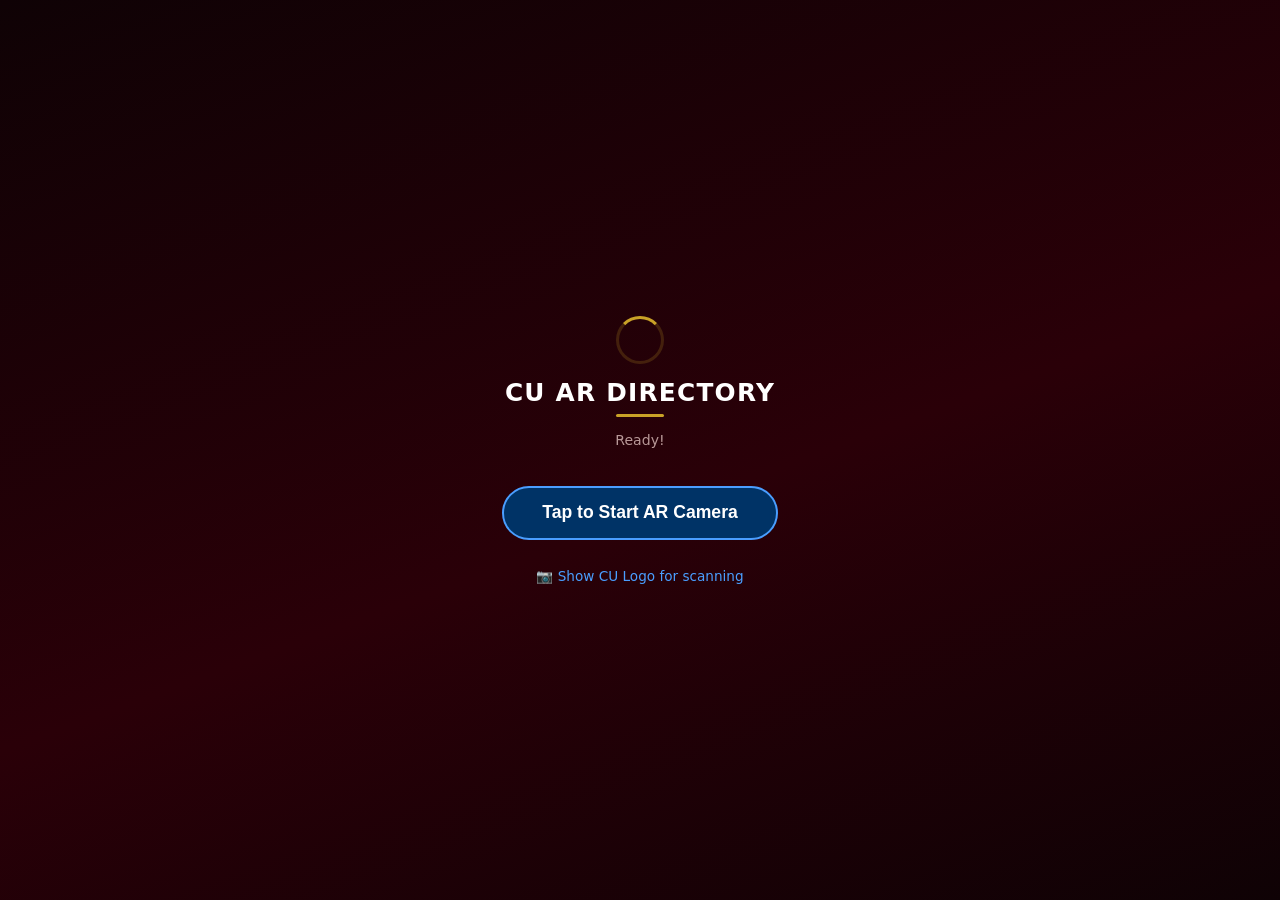
==== department.html @ 6912a51e "CU AR Department Directory: static site with 3D department mascots Co-Authored-By: Claude Opus 5.5 <" ====
<!DOCTYPE html>
<html lang="en">
<head>
<meta charset="UTF-8">
<meta name="viewport" content="width=device-width, initial-scale=1.0">
<title>Department — CU AR Directory</title>
<link rel="stylesheet" href="css/style.css">
</head>
<body class="dept-page">
<div class="dept-container">
  <button class="back-btn" onclick="history.length > 1 ? history.back() : (location.href = 'index.html')">&#8592; Back to Departments</button>
  <div class="dept-header">
    <img src="" alt="" class="dept-logo" id="dept-logo">
    <div class="dept-title">
      <span class="dept-code" id="dept-code"></span>
      <h1 id="dept-name">Loading...</h1>
    </div>
  </div>
  <div class="dept-card">
    <h2 class="card-label">About the Department</h2>
    <p id="dept-desc"></p>
  </div>
  <div class="dept-card">
    <h2 class="card-label">Programs Offered</h2>
    <ul class="programs-list" id="dept-programs"></ul>
  </div>
  <div class="dept-card">
    <h2 class="card-label" id="mascot-label">Department Mascot</h2>
    <div id="mascot-viewer">
      <div class="viewer-loading"><div class="spinner"></div><p>Loading 3D model...</p></div>
    </div>
    <p class="viewer-hint">Drag to rotate &nbsp;·&nbsp; Scroll or pinch to zoom</p>
  </div>
</div>
<script>
(async function () {
  var id = parseInt(new URLSearchParams(location.search).get('id'), 10);
  var depts;
  try {
    depts = await (await fetch('data/departments.json', { cache: 'no-cache' })).json();
  } catch (e) {
    document.getElementById('dept-name').textContent = 'Could not load department data.';
    return;
  }
  var dept = depts.find(function (d) { return d.id === id; });
  if (!dept) { location.replace('index.html'); return; }

  document.title = dept.name + ' — CU AR Directory';
  var logo = document.getElementById('dept-logo');
  logo.src = dept.logo_path;
  logo.alt = dept.code + ' Logo';
  document.getElementById('dept-code').textContent = dept.code;
  document.getElementById('dept-name').textContent = dept.name;
  document.getElementById('dept-desc').textContent = dept.description;
  var ul = document.getElementById('dept-programs');
  dept.programs.forEach(function (p) {
    var li = document.createElement('li');
    li.textContent = p;
    ul.appendChild(li);
  });
  document.getElementById('mascot-label').textContent = 'Department Mascot: ' + dept.mascot_name;

  var viewer = document.getElementById('mascot-viewer');
  viewer.dataset.mascot = dept.mascot_name;
  viewer.dataset.type = dept.mascot_type || '';

  function load(src) {
    return new Promise(function (ok, fail) {
      var s = document.createElement('script');
      s.src = src; s.onload = ok; s.onerror = fail;
      document.body.appendChild(s);
    });
  }
  try {
    await load('assets/three.min.js');
    await load('js/mascot-viewer.js');
  } catch (e) {
    viewer.innerHTML = '<div class="viewer-loading"><p style="color:#b89898">3D viewer unavailable</p></div>';
  }
})();
</script>
</body>
</html>
---- css/style.css ----
/* ── Reset & Base ──────────────────────────────────────────────────────────── */
*, *::before, *::after { margin: 0; padding: 0; box-sizing: border-box; }

:root {
    --maroon:      #7a0019;
    --maroon-dark: #4a0010;
    --maroon-deep: #0f0205;
    --gold:        #c9a227;
    --gold-light:  #e2b93b;
    --gold-dim:    rgba(201, 162, 39, 0.15);
    --white:       #ffffff;
    --text-main:   #f5eaea;
    --text-muted:  #b89898;
    --card-bg:     rgba(255, 255, 255, 0.04);
    --card-border: rgba(201, 162, 39, 0.22);
    --shadow:      0 4px 24px rgba(0, 0, 0, 0.4);
}

body {
    font-family: 'Segoe UI', system-ui, -apple-system, sans-serif;
    background: var(--maroon-deep);
    color: var(--text-main);
    -webkit-font-smoothing: antialiased;
}

/* ── Spinner ─────────────────────────────────────────────────────────────── */
.spinner {
    width: 48px;
    height: 48px;
    border: 3px solid rgba(201, 162, 39, 0.2);
    border-top-color: var(--gold);
    border-radius: 50%;
    animation: spin 0.85s linear infinite;
    flex-shrink: 0;
}
@keyframes spin { to { transform: rotate(360deg); } }

/* ══════════════════════════════════════════════════════════════════
   AR PAGE
══════════════════════════════════════════════════════════════════ */
#ar-container {
    position: fixed;
    inset: 0;
    width: 100%;
    height: 100%;
    overflow: hidden;
}

/* Loading overlay */
#loading-overlay {
    position: fixed;
    inset: 0;
    background: linear-gradient(160deg, #0f0205 0%, #2a0008 55%, #0f0205 100%);
    display: flex;
    flex-direction: column;
    align-items: center;
    justify-content: center;
    gap: 0.9rem;
    z-index: 200;
    transition: opacity 0.4s;
}
#loading-overlay.hidden { display: none; }

.loading-title {
    font-size: 1.55rem;
    font-weight: 800;
    color: var(--white);
    letter-spacing: 0.05em;
    text-transform: uppercase;
}
.loading-title::after {
    content: '';
    display: block;
    width: 48px;
    height: 3px;
    background: var(--gold);
    border-radius: 2px;
    margin: 0.45rem auto 0;
}

.loading-sub {
    font-size: 0.88rem;
    color: var(--text-muted);
}

.error-msg {
    font-size: 0.95rem;
    color: #ff9090;
    text-align: center;
    line-height: 1.7;
    padding: 1rem 1.5rem;
    background: rgba(255, 60, 60, 0.07);
    border: 1px solid rgba(255, 60, 60, 0.2);
    border-radius: 0.75rem;
    max-width: 320px;
}

/* Scan hint */
#scan-hint {
    position: fixed;
    bottom: 2rem;
    left: 50%;
    transform: translateX(-50%);
    background: rgba(10, 0, 3, 0.8);
    backdrop-filter: blur(10px);
    -webkit-backdrop-filter: blur(10px);
    border: 1px solid rgba(201, 162, 39, 0.4);
    color: var(--text-main);
    padding: 0.65rem 1.5rem;
    border-radius: 2rem;
    font-size: 0.88rem;
    text-align: center;
    z-index: 100;
    white-space: nowrap;
}
#scan-hint strong { color: var(--gold-light); }
#scan-hint.hidden { display: none; }

/* ══════════════════════════════════════════════════════════════════
   DEPARTMENT PAGE
══════════════════════════════════════════════════════════════════ */
body.dept-page {
    overflow-y: auto;
    min-height: 100vh;
    background: linear-gradient(160deg, #0f0205 0%, #200008 50%, #0f0205 100%);
}

.dept-container {
    max-width: 760px;
    margin: 0 auto;
    padding: 1.5rem 1.25rem 3.5rem;
}

/* Back button */
.back-btn {
    display: inline-flex;
    align-items: center;
    gap: 0.45rem;
    background: rgba(255,255,255,0.04);
    color: var(--text-muted);
    border: 1px solid rgba(255,255,255,0.1);
    padding: 0.5rem 1.2rem;
    border-radius: 2rem;
    cursor: pointer;
    font-size: 0.85rem;
    font-family: inherit;
    margin-bottom: 1.5rem;
    transition: color 0.2s, border-color 0.2s, background 0.2s;
}
.back-btn:hover {
    color: var(--gold-light);
    border-color: rgba(201, 162, 39, 0.4);
    background: rgba(201, 162, 39, 0.07);
}
.back-btn:active { transform: scale(0.97); }

/* Department header */
.dept-header {
    display: flex;
    align-items: center;
    gap: 1.5rem;
    padding: 1.5rem;
    background: linear-gradient(135deg, rgba(122, 0, 25, 0.35), rgba(74, 0, 16, 0.2));
    border: 1px solid var(--card-border);
    border-radius: 1.1rem;
    margin-bottom: 1rem;
    box-shadow: var(--shadow);
    position: relative;
    overflow: hidden;
}
.dept-header::before {
    content: '';
    position: absolute;
    left: 0; top: 0; bottom: 0;
    width: 4px;
    background: linear-gradient(to bottom, var(--gold), var(--gold-light));
}

.dept-logo {
    width: 88px;
    height: 88px;
    object-fit: contain;
    flex-shrink: 0;
    border-radius: 0.6rem;
    background: rgba(255,255,255,0.06);
    padding: 6px;
}

.dept-code {
    display: inline-block;
    background: var(--gold-dim);
    color: var(--gold-light);
    border: 1px solid rgba(201, 162, 39, 0.35);
    padding: 0.18rem 0.7rem;
    border-radius: 0.3rem;
    font-size: 0.75rem;
    font-weight: 700;
    letter-spacing: 0.1em;
    text-transform: uppercase;
    margin-bottom: 0.5rem;
}

.dept-title h1 {
    font-size: 1.15rem;
    font-weight: 700;
    line-height: 1.4;
    color: var(--white);
}

/* Cards */
.dept-card {
    background: rgba(122, 0, 25, 0.12);
    border: 1px solid var(--card-border);
    border-radius: 1.1rem;
    padding: 1.4rem 1.5rem;
    margin-bottom: 1rem;
    box-shadow: var(--shadow);
}

.card-label {
    font-size: 0.7rem;
    font-weight: 700;
    letter-spacing: 0.12em;
    text-transform: uppercase;
    color: var(--gold);
    margin-bottom: 0.9rem;
    display: flex;
    align-items: center;
    gap: 0.5rem;
}
.card-label::before {
    content: '';
    display: inline-block;
    width: 14px;
    height: 2px;
    background: var(--gold);
    border-radius: 1px;
}

.dept-card p {
    color: #d4b8bb;
    font-size: 0.93rem;
    line-height: 1.8;
}

/* Programs list */
.programs-list {
    list-style: none;
    display: flex;
    flex-direction: column;
    gap: 0.5rem;
}
.programs-list li {
    color: #d4b8bb;
    font-size: 0.9rem;
    line-height: 1.5;
    padding: 0.55rem 1rem;
    background: rgba(201, 162, 39, 0.06);
    border-left: 3px solid var(--gold);
    border-radius: 0 0.45rem 0.45rem 0;
    transition: background 0.2s;
}
.programs-list li:hover {
    background: rgba(201, 162, 39, 0.12);
}

/* 3D viewer */
#mascot-viewer {
    width: 100%;
    border-radius: 0.7rem;
    overflow: hidden;
    background: #0f0205;
    min-height: 380px;
    position: relative;
    border: 1px solid rgba(201, 162, 39, 0.12);
}

.viewer-loading {
    display: flex;
    flex-direction: column;
    align-items: center;
    justify-content: center;
    gap: 0.75rem;
    height: 380px;
    color: var(--text-muted);
    font-size: 0.85rem;
}

.viewer-hint {
    text-align: center;
    color: var(--text-muted);
    font-size: 0.75rem;
    margin-top: 0.6rem;
    letter-spacing: 0.03em;
}

/* ── Responsive ──────────────────────────────────────────────────────────── */
@media (max-width: 480px) {
    .dept-header {
        flex-direction: column;
        text-align: center;
        padding-left: 1.5rem;
    }
    .dept-header::before { display: none; }
    .dept-title h1 { font-size: 1rem; }
    .dept-logo { width: 70px; height: 70px; }
    .card-label { justify-content: flex-start; }
}
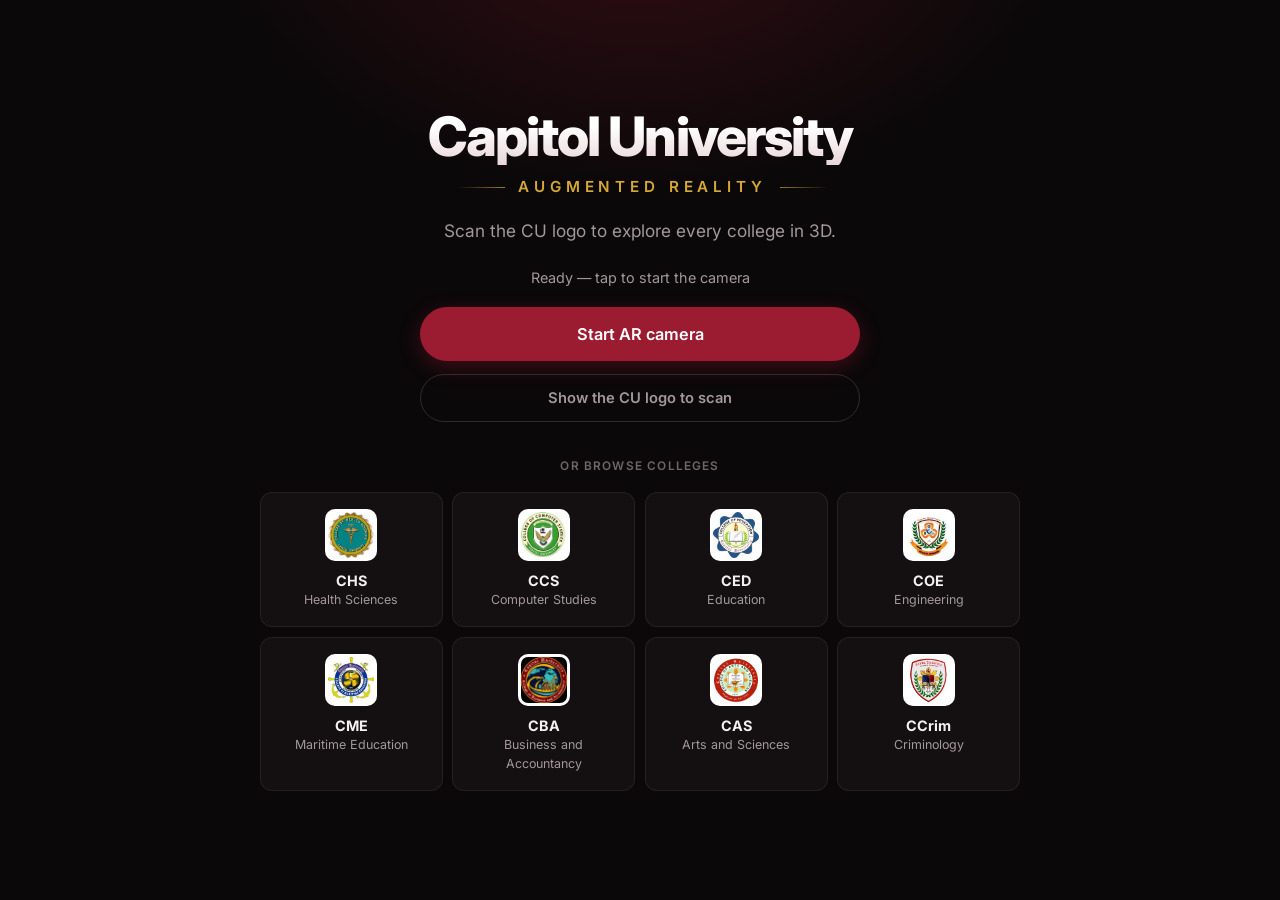
==== commit c9929b60: "Redesign: compact modern UI, lettering wordmark, college browse grid, responsive layout Co-Authored-" ====
--- a/department.html
+++ b/department.html
@@ -3,35 +3,50 @@
 <head>
 <meta charset="UTF-8">
 <meta name="viewport" content="width=device-width, initial-scale=1.0">
-<title>Department — CU AR Directory</title>
+<title>Department — Capitol University AR</title>
+<link rel="preconnect" href="https://fonts.googleapis.com">
+<link rel="preconnect" href="https://fonts.gstatic.com" crossorigin>
+<link href="https://fonts.googleapis.com/css2?family=Inter:wght@400;500;600;700;800&display=swap" rel="stylesheet">
 <link rel="stylesheet" href="css/style.css">
+<meta name="theme-color" content="#0b0809">
 </head>
 <body class="dept-page">
-<div class="dept-container">
-  <button class="back-btn" onclick="history.length > 1 ? history.back() : (location.href = 'index.html')">&#8592; Back to Departments</button>
-  <div class="dept-header">
+<header class="topbar">
+  <button class="icon-btn" aria-label="Back" onclick="history.length > 1 ? history.back() : (location.href = 'index.html')">
+    <svg viewBox="0 0 24 24" fill="none" stroke="currentColor" stroke-width="2" stroke-linecap="round" stroke-linejoin="round"><path d="M15 18l-6-6 6-6"/></svg>
+  </button>
+  <a href="index.html" class="topbar-title">Capitol University <span>AR</span></a>
+</header>
+<main class="dept-container">
+  <section class="dept-hero">
     <img src="" alt="" class="dept-logo" id="dept-logo">
     <div class="dept-title">
-      <span class="dept-code" id="dept-code"></span>
-      <h1 id="dept-name">Loading...</h1>
+      <span class="chip" id="dept-code"></span>
+      <h1 id="dept-name">Loading…</h1>
+    </div>
+  </section>
+  <div class="dept-layout">
+    <section class="card viewer-card">
+      <div class="card-head">
+        <h2><span class="eyebrow">Mascot</span><span id="mascot-label">—</span></h2>
+        <span class="viewer-hint">Drag to rotate · pinch to zoom</span>
+      </div>
+      <div id="mascot-viewer">
+        <div class="viewer-loading"><div class="spinner"></div><span>Loading 3D mascot…</span></div>
+      </div>
+    </section>
+    <div class="dept-info">
+      <section class="card">
+        <div class="card-head"><h2>About</h2></div>
+        <p id="dept-desc"></p>
+      </section>
+      <section class="card">
+        <div class="card-head"><h2>Programs</h2><span class="count" id="prog-count"></span></div>
+        <ul class="programs-list" id="dept-programs"></ul>
+      </section>
     </div>
   </div>
-  <div class="dept-card">
-    <h2 class="card-label">About the Department</h2>
-    <p id="dept-desc"></p>
-  </div>
-  <div class="dept-card">
-    <h2 class="card-label">Programs Offered</h2>
-    <ul class="programs-list" id="dept-programs"></ul>
-  </div>
-  <div class="dept-card">
-    <h2 class="card-label" id="mascot-label">Department Mascot</h2>
-    <div id="mascot-viewer">
-      <div class="viewer-loading"><div class="spinner"></div><p>Loading 3D model...</p></div>
-    </div>
-    <p class="viewer-hint">Drag to rotate &nbsp;·&nbsp; Scroll or pinch to zoom</p>
-  </div>
-</div>
+</main>
 <script>
 (async function () {
   var id = parseInt(new URLSearchParams(location.search).get('id'), 10);
@@ -45,7 +60,7 @@
   var dept = depts.find(function (d) { return d.id === id; });
   if (!dept) { location.replace('index.html'); return; }
 
-  document.title = dept.name + ' — CU AR Directory';
+  document.title = dept.name + ' — Capitol University AR';
   var logo = document.getElementById('dept-logo');
   logo.src = dept.logo_path;
   logo.alt = dept.code + ' Logo';
@@ -58,7 +73,8 @@
     li.textContent = p;
     ul.appendChild(li);
   });
-  document.getElementById('mascot-label').textContent = 'Department Mascot: ' + dept.mascot_name;
+  document.getElementById('mascot-label').textContent = dept.mascot_name;
+  document.getElementById('prog-count').textContent = dept.programs.length + (dept.programs.length === 1 ? ' program' : ' programs');
 
   var viewer = document.getElementById('mascot-viewer');
   viewer.dataset.mascot = dept.mascot_name;
--- a/css/style.css
+++ b/css/style.css
@@ -1,308 +1,317 @@
-/* ── Reset & Base ──────────────────────────────────────────────────────────── */
+/* ── CU AR Directory — compact modern theme ─────────────────────────────── */
 *, *::before, *::after { margin: 0; padding: 0; box-sizing: border-box; }
 
 :root {
-    --maroon:      #7a0019;
-    --maroon-dark: #4a0010;
-    --maroon-deep: #0f0205;
-    --gold:        #c9a227;
-    --gold-light:  #e2b93b;
-    --gold-dim:    rgba(201, 162, 39, 0.15);
-    --white:       #ffffff;
-    --text-main:   #f5eaea;
-    --text-muted:  #b89898;
-    --card-bg:     rgba(255, 255, 255, 0.04);
-    --card-border: rgba(201, 162, 39, 0.22);
-    --shadow:      0 4px 24px rgba(0, 0, 0, 0.4);
-}
-
+    --bg:        #0b0809;
+    --surface:   #141011;
+    --surface-2: #1c1617;
+    --border:    rgba(255, 255, 255, 0.07);
+    --border-hi: rgba(255, 255, 255, 0.14);
+    --text:      #f4eff0;
+    --muted:     #a3979a;
+    --faint:     #6f6466;
+    --maroon:    #9b1b30;
+    --maroon-hi: #b8233b;
+    --gold:      #d6a935;
+    --radius:    14px;
+    --radius-sm: 10px;
+    --ease:      cubic-bezier(.2, .7, .3, 1);
+}
+
+html { -webkit-text-size-adjust: 100%; }
 body {
-    font-family: 'Segoe UI', system-ui, -apple-system, sans-serif;
-    background: var(--maroon-deep);
-    color: var(--text-main);
+    font-family: 'Inter', system-ui, -apple-system, 'Segoe UI', sans-serif;
+    background: var(--bg);
+    color: var(--text);
+    font-size: 15px;
+    line-height: 1.5;
     -webkit-font-smoothing: antialiased;
 }
-
-/* ── Spinner ─────────────────────────────────────────────────────────────── */
+a { color: inherit; text-decoration: none; }
+img { display: block; }
+:focus-visible { outline: 2px solid var(--gold); outline-offset: 2px; }
+
+/* ── Shared bits ────────────────────────────────────────────────────────── */
 .spinner {
-    width: 48px;
-    height: 48px;
-    border: 3px solid rgba(201, 162, 39, 0.2);
+    width: 16px; height: 16px;
+    border: 2px solid rgba(255, 255, 255, 0.12);
     border-top-color: var(--gold);
     border-radius: 50%;
-    animation: spin 0.85s linear infinite;
+    animation: spin .8s linear infinite;
     flex-shrink: 0;
 }
 @keyframes spin { to { transform: rotate(360deg); } }
-
-/* ══════════════════════════════════════════════════════════════════
-   AR PAGE
-══════════════════════════════════════════════════════════════════ */
-#ar-container {
-    position: fixed;
-    inset: 0;
+@keyframes rise { from { opacity: 0; transform: translateY(8px); } to { opacity: 1; transform: none; } }
+
+.btn {
+    display: flex; align-items: center; justify-content: center; gap: .5rem;
     width: 100%;
-    height: 100%;
-    overflow: hidden;
-}
-
-/* Loading overlay */
+    height: 46px;
+    padding: 0 1.2rem;
+    border-radius: 999px;
+    font-family: inherit; font-weight: 600; font-size: .95rem; line-height: 1;
+    border: 1px solid transparent;
+    cursor: pointer;
+    transition: background .2s, border-color .2s, transform .1s;
+}
+.btn:active { transform: scale(.98); }
+.btn-primary { background: var(--maroon); color: #fff; box-shadow: 0 6px 20px rgba(155, 27, 48, .35); }
+.btn-primary:hover { background: var(--maroon-hi); }
+.btn-ghost { background: transparent; color: var(--muted); border-color: var(--border-hi); height: 40px; font-size: .85rem; }
+.btn-ghost:hover { color: var(--text); border-color: rgba(255, 255, 255, .25); }
+
+.eyebrow {
+    font-size: .7rem; font-weight: 600;
+    letter-spacing: .1em; text-transform: uppercase;
+    color: var(--faint);
+}
+
+.chip {
+    display: inline-block;
+    font-size: .7rem; font-weight: 700; letter-spacing: .06em;
+    color: var(--gold);
+    background: rgba(214, 169, 53, .1);
+    padding: .2rem .55rem;
+    border-radius: 6px;
+}
+
+/* ══════════════════════════════════════════════════════════════════════════
+   AR / HOME PAGE
+══════════════════════════════════════════════════════════════════════════ */
+#ar-container { position: fixed; inset: 0; overflow: hidden; }
+
 #loading-overlay {
-    position: fixed;
-    inset: 0;
-    background: linear-gradient(160deg, #0f0205 0%, #2a0008 55%, #0f0205 100%);
-    display: flex;
-    flex-direction: column;
-    align-items: center;
-    justify-content: center;
-    gap: 0.9rem;
+    position: fixed; inset: 0;
     z-index: 200;
-    transition: opacity 0.4s;
+    overflow-y: auto;
+    background:
+        radial-gradient(600px 400px at 50% -10%, rgba(155, 27, 48, .28), transparent 70%),
+        var(--bg);
+    display: flex; flex-direction: column; align-items: center; justify-content: center;
+    padding: 2rem 16px;
 }
 #loading-overlay.hidden { display: none; }
 
-.loading-title {
-    font-size: 1.55rem;
+.intro {
+    width: 100%; max-width: 560px;
+    display: flex; flex-direction: column; gap: .85rem;
+    animation: rise .5s var(--ease) both;
+}
+
+/* Lettering wordmark */
+.wordmark { text-align: center; margin-bottom: .35rem; }
+.wordmark h1 {
+    font-size: clamp(2.1rem, 8.5vw, 3.4rem);
     font-weight: 800;
-    color: var(--white);
-    letter-spacing: 0.05em;
-    text-transform: uppercase;
-}
-.loading-title::after {
-    content: '';
-    display: block;
-    width: 48px;
-    height: 3px;
-    background: var(--gold);
-    border-radius: 2px;
-    margin: 0.45rem auto 0;
-}
-
-.loading-sub {
-    font-size: 0.88rem;
-    color: var(--text-muted);
-}
-
-.error-msg {
-    font-size: 0.95rem;
-    color: #ff9090;
-    text-align: center;
-    line-height: 1.7;
-    padding: 1rem 1.5rem;
-    background: rgba(255, 60, 60, 0.07);
-    border: 1px solid rgba(255, 60, 60, 0.2);
-    border-radius: 0.75rem;
-    max-width: 320px;
-}
-
-/* Scan hint */
-#scan-hint {
-    position: fixed;
-    bottom: 2rem;
-    left: 50%;
-    transform: translateX(-50%);
-    background: rgba(10, 0, 3, 0.8);
-    backdrop-filter: blur(10px);
-    -webkit-backdrop-filter: blur(10px);
-    border: 1px solid rgba(201, 162, 39, 0.4);
-    color: var(--text-main);
-    padding: 0.65rem 1.5rem;
-    border-radius: 2rem;
-    font-size: 0.88rem;
-    text-align: center;
-    z-index: 100;
-    white-space: nowrap;
-}
-#scan-hint strong { color: var(--gold-light); }
-#scan-hint.hidden { display: none; }
-
-/* ══════════════════════════════════════════════════════════════════
-   DEPARTMENT PAGE
-══════════════════════════════════════════════════════════════════ */
-body.dept-page {
-    overflow-y: auto;
-    min-height: 100vh;
-    background: linear-gradient(160deg, #0f0205 0%, #200008 50%, #0f0205 100%);
-}
-
-.dept-container {
-    max-width: 760px;
-    margin: 0 auto;
-    padding: 1.5rem 1.25rem 3.5rem;
-}
-
-/* Back button */
-.back-btn {
-    display: inline-flex;
-    align-items: center;
-    gap: 0.45rem;
-    background: rgba(255,255,255,0.04);
-    color: var(--text-muted);
-    border: 1px solid rgba(255,255,255,0.1);
-    padding: 0.5rem 1.2rem;
-    border-radius: 2rem;
-    cursor: pointer;
-    font-size: 0.85rem;
-    font-family: inherit;
-    margin-bottom: 1.5rem;
-    transition: color 0.2s, border-color 0.2s, background 0.2s;
-}
-.back-btn:hover {
-    color: var(--gold-light);
-    border-color: rgba(201, 162, 39, 0.4);
-    background: rgba(201, 162, 39, 0.07);
-}
-.back-btn:active { transform: scale(0.97); }
-
-/* Department header */
-.dept-header {
-    display: flex;
-    align-items: center;
-    gap: 1.5rem;
-    padding: 1.5rem;
-    background: linear-gradient(135deg, rgba(122, 0, 25, 0.35), rgba(74, 0, 16, 0.2));
-    border: 1px solid var(--card-border);
-    border-radius: 1.1rem;
-    margin-bottom: 1rem;
-    box-shadow: var(--shadow);
-    position: relative;
-    overflow: hidden;
-}
-.dept-header::before {
-    content: '';
-    position: absolute;
-    left: 0; top: 0; bottom: 0;
-    width: 4px;
-    background: linear-gradient(to bottom, var(--gold), var(--gold-light));
-}
-
-.dept-logo {
-    width: 88px;
-    height: 88px;
-    object-fit: contain;
-    flex-shrink: 0;
-    border-radius: 0.6rem;
-    background: rgba(255,255,255,0.06);
-    padding: 6px;
-}
-
-.dept-code {
-    display: inline-block;
-    background: var(--gold-dim);
-    color: var(--gold-light);
-    border: 1px solid rgba(201, 162, 39, 0.35);
-    padding: 0.18rem 0.7rem;
-    border-radius: 0.3rem;
-    font-size: 0.75rem;
-    font-weight: 700;
-    letter-spacing: 0.1em;
-    text-transform: uppercase;
-    margin-bottom: 0.5rem;
-}
-
-.dept-title h1 {
-    font-size: 1.15rem;
-    font-weight: 700;
-    line-height: 1.4;
-    color: var(--white);
-}
-
-/* Cards */
-.dept-card {
-    background: rgba(122, 0, 25, 0.12);
-    border: 1px solid var(--card-border);
-    border-radius: 1.1rem;
-    padding: 1.4rem 1.5rem;
-    margin-bottom: 1rem;
-    box-shadow: var(--shadow);
-}
-
-.card-label {
-    font-size: 0.7rem;
-    font-weight: 700;
-    letter-spacing: 0.12em;
+    line-height: 1.02;
+    letter-spacing: -.035em;
+    background: linear-gradient(180deg, #ffffff 30%, #e8d6d9 100%);
+    -webkit-background-clip: text; background-clip: text;
+    color: transparent;
+}
+.wordmark p {
+    display: flex; align-items: center; justify-content: center; gap: .8rem;
+    margin-top: .7rem;
+    font-size: clamp(.78rem, 2.8vw, .95rem);
+    font-weight: 600;
+    letter-spacing: .32em;
     text-transform: uppercase;
     color: var(--gold);
-    margin-bottom: 0.9rem;
-    display: flex;
-    align-items: center;
-    gap: 0.5rem;
-}
-.card-label::before {
-    content: '';
-    display: inline-block;
-    width: 14px;
-    height: 2px;
-    background: var(--gold);
-    border-radius: 1px;
-}
-
-.dept-card p {
-    color: #d4b8bb;
-    font-size: 0.93rem;
-    line-height: 1.8;
-}
-
-/* Programs list */
-.programs-list {
-    list-style: none;
-    display: flex;
-    flex-direction: column;
-    gap: 0.5rem;
-}
+    padding-left: .32em; /* balance the trailing letter-spacing */
+}
+.wordmark p::before, .wordmark p::after {
+    content: ''; height: 1px; width: clamp(24px, 8vw, 48px);
+    background: linear-gradient(90deg, transparent, rgba(214, 169, 53, .7));
+}
+.wordmark p::after { transform: scaleX(-1); }
+
+.lead {
+    text-align: center;
+    color: var(--muted);
+    font-size: clamp(.98rem, 3.6vw, 1.08rem);
+    margin-bottom: .6rem;
+}
+
+.status {
+    display: flex; align-items: center; justify-content: center; gap: .6rem;
+    font-size: .9rem; color: var(--muted); min-height: 22px;
+}
+.progress { display: none; height: 5px; background: var(--surface-2); border-radius: 99px; overflow: hidden; }
+#progress-bar { height: 100%; width: 0; background: linear-gradient(90deg, var(--maroon-hi), var(--gold)); border-radius: 99px; transition: width .3s; }
+
+.intro .btn { height: 54px; font-size: 1.02rem; }
+.intro .btn-ghost { height: 48px; font-size: .92rem; }
+#start-ar-btn { display: none; margin-top: .25rem; }
+
+.section-label { margin: 1.4rem 0 .15rem; text-align: center; font-size: .74rem; }
+
+.dept-grid { display: grid; grid-template-columns: repeat(2, minmax(0, 1fr)); gap: .6rem; }
+.dept-tile {
+    display: flex; align-items: center; gap: .75rem;
+    padding: .7rem .8rem;
+    background: var(--surface);
+    border: 1px solid var(--border);
+    border-radius: 12px;
+    transition: border-color .2s, background .2s, transform .15s;
+    min-width: 0;
+}
+.dept-tile:hover { border-color: var(--border-hi); background: var(--surface-2); transform: translateY(-1px); }
+.dept-tile img { width: 40px; height: 40px; border-radius: 10px; object-fit: contain; background: #fff; padding: 3px; flex-shrink: 0; }
+.dept-tile b { display: block; font-size: .9rem; font-weight: 700; }
+.dept-tile span { display: block; font-size: .78rem; color: var(--muted); white-space: nowrap; overflow: hidden; text-overflow: ellipsis; }
+.dept-tile > div { min-width: 0; }
+
+/* Very small phones: one college per row so names stay readable */
+@media (max-width: 359px) {
+    .dept-grid { grid-template-columns: 1fr; }
+}
+/* Tablets / desktop: wider column, 4 colleges per row */
+@media (min-width: 860px) {
+    .intro { max-width: 760px; }
+    .intro > .status, .intro > .progress, .intro > .btn, .intro > .lead {
+        width: 100%; max-width: 440px; align-self: center;
+    }
+    .dept-grid { grid-template-columns: repeat(4, minmax(0, 1fr)); }
+    .dept-tile { flex-direction: column; text-align: center; padding: 1rem .75rem; gap: .55rem; }
+    .dept-tile img { width: 52px; height: 52px; }
+    .dept-tile span { white-space: normal; }
+}
+/* Short landscape phones: don't vertically centre (would clip) */
+@media (max-height: 600px) {
+    #loading-overlay { justify-content: flex-start; }
+}
+
+.error-msg {
+    font-size: .9rem; color: #ffb3b3; text-align: center; line-height: 1.7;
+    padding: 1rem 1.25rem; max-width: 340px;
+    background: rgba(255, 70, 70, .06);
+    border: 1px solid rgba(255, 70, 70, .2);
+    border-radius: var(--radius);
+}
+
+#scan-hint {
+    position: fixed; bottom: calc(1.25rem + env(safe-area-inset-bottom)); left: 50%;
+    transform: translateX(-50%);
+    z-index: 100;
+    display: flex; align-items: center; gap: .5rem;
+    padding: .55rem 1rem;
+    background: rgba(11, 8, 9, .72);
+    backdrop-filter: blur(12px); -webkit-backdrop-filter: blur(12px);
+    border: 1px solid var(--border-hi);
+    border-radius: 999px;
+    font-size: .82rem; white-space: nowrap;
+}
+#scan-hint::before {
+    content: ''; width: 8px; height: 8px; border-radius: 50%;
+    background: var(--gold); box-shadow: 0 0 0 4px rgba(214, 169, 53, .2);
+    animation: pulse 1.6s ease-in-out infinite;
+}
+@keyframes pulse { 50% { box-shadow: 0 0 0 7px rgba(214, 169, 53, 0); } }
+#scan-hint strong { color: var(--gold); font-weight: 600; }
+#scan-hint.hidden { display: none; }
+
+/* ══════════════════════════════════════════════════════════════════════════
+   DEPARTMENT PAGE
+══════════════════════════════════════════════════════════════════════════ */
+body.dept-page {
+    min-height: 100vh;
+    background:
+        radial-gradient(700px 360px at 50% -120px, rgba(155, 27, 48, .22), transparent 70%),
+        var(--bg);
+}
+
+.topbar {
+    position: sticky; top: 0; z-index: 10;
+    display: flex; align-items: center; gap: .6rem;
+    height: 56px; padding: 0 16px;
+    background: rgba(11, 8, 9, .75);
+    backdrop-filter: blur(12px); -webkit-backdrop-filter: blur(12px);
+    border-bottom: 1px solid var(--border);
+}
+.icon-btn {
+    width: 36px; height: 36px; border-radius: 10px;
+    display: grid; place-items: center;
+    background: var(--surface); border: 1px solid var(--border);
+    color: var(--text); cursor: pointer; font: inherit;
+    transition: border-color .2s, background .2s;
+}
+.icon-btn:hover { border-color: var(--border-hi); background: var(--surface-2); }
+.icon-btn svg { width: 18px; height: 18px; }
+.topbar-title { font-size: .92rem; font-weight: 700; letter-spacing: -.01em; color: var(--text); }
+.topbar-title span { color: var(--gold); font-weight: 700; margin-left: .15rem; }
+
+.dept-container {
+    max-width: 1040px; margin: 0 auto;
+    padding: 1.25rem 16px 3rem;
+    animation: rise .45s var(--ease) both;
+}
+
+.dept-hero { display: flex; align-items: center; gap: .9rem; margin-bottom: 1.1rem; }
+.dept-logo {
+    width: 60px; height: 60px; flex-shrink: 0;
+    object-fit: contain;
+    background: #fff; padding: 4px;
+    border-radius: 14px;
+    box-shadow: 0 0 0 1px var(--border-hi), 0 8px 24px rgba(0, 0, 0, .35);
+}
+.dept-title h1 { font-size: 1.3rem; font-weight: 700; line-height: 1.25; letter-spacing: -.015em; margin-top: .3rem; }
+
+.dept-layout { display: grid; gap: .75rem; }
+
+.card {
+    background: var(--surface);
+    border: 1px solid var(--border);
+    border-radius: var(--radius);
+    padding: 1rem 1.1rem;
+}
+.card-head { display: flex; align-items: center; justify-content: space-between; margin-bottom: .6rem; }
+.card-head h2 { font-size: .95rem; font-weight: 650; }
+.card-head .count { font-size: .75rem; color: var(--faint); }
+.card p { color: var(--muted); font-size: .9rem; line-height: 1.65; }
+
+.programs-list { list-style: none; counter-reset: prog; }
 .programs-list li {
-    color: #d4b8bb;
-    font-size: 0.9rem;
-    line-height: 1.5;
-    padding: 0.55rem 1rem;
-    background: rgba(201, 162, 39, 0.06);
-    border-left: 3px solid var(--gold);
-    border-radius: 0 0.45rem 0.45rem 0;
-    transition: background 0.2s;
-}
-.programs-list li:hover {
-    background: rgba(201, 162, 39, 0.12);
-}
-
-/* 3D viewer */
-#mascot-viewer {
-    width: 100%;
-    border-radius: 0.7rem;
-    overflow: hidden;
-    background: #0f0205;
-    min-height: 380px;
-    position: relative;
-    border: 1px solid rgba(201, 162, 39, 0.12);
-}
-
+    counter-increment: prog;
+    display: flex; gap: .7rem; align-items: baseline;
+    padding: .55rem 0;
+    font-size: .88rem; color: #ddd3d4;
+    border-top: 1px solid var(--border);
+}
+.programs-list li:first-child { border-top: 0; padding-top: .1rem; }
+.programs-list li::before {
+    content: counter(prog, decimal-leading-zero);
+    font-size: .72rem; font-weight: 600; color: var(--gold);
+    font-variant-numeric: tabular-nums;
+    flex-shrink: 0;
+}
+
+/* Mascot viewer card */
+.viewer-card { padding: 0; overflow: hidden; }
+.viewer-card .card-head { padding: .85rem 1.1rem .7rem; margin: 0; }
+.viewer-card .card-head h2 { display: flex; flex-direction: column; gap: .1rem; }
+.viewer-card .card-head h2 .eyebrow { font-size: .65rem; }
+#mascot-viewer { position: relative; width: 100%; height: 340px; background: #050404; }
 .viewer-loading {
-    display: flex;
-    flex-direction: column;
-    align-items: center;
-    justify-content: center;
-    gap: 0.75rem;
-    height: 380px;
-    color: var(--text-muted);
-    font-size: 0.85rem;
-}
-
+    height: 100%;
+    display: flex; align-items: center; justify-content: center; gap: .6rem;
+    color: var(--muted); font-size: .82rem;
+}
 .viewer-hint {
-    text-align: center;
-    color: var(--text-muted);
-    font-size: 0.75rem;
-    margin-top: 0.6rem;
-    letter-spacing: 0.03em;
-}
-
-/* ── Responsive ──────────────────────────────────────────────────────────── */
-@media (max-width: 480px) {
-    .dept-header {
-        flex-direction: column;
-        text-align: center;
-        padding-left: 1.5rem;
-    }
-    .dept-header::before { display: none; }
-    .dept-title h1 { font-size: 1rem; }
-    .dept-logo { width: 70px; height: 70px; }
-    .card-label { justify-content: flex-start; }
-}
+    display: flex; align-items: center; gap: .35rem;
+    font-size: .72rem; color: var(--faint);
+}
+
+/* Desktop: viewer left, info right */
+@media (min-width: 860px) {
+    .dept-layout { grid-template-columns: 1.15fr 1fr; align-items: start; }
+    .viewer-card { position: sticky; top: 72px; }
+    #mascot-viewer { height: 440px; }
+    .dept-info { display: grid; gap: .75rem; }
+    .dept-hero { margin-bottom: 1.4rem; }
+    .dept-title h1 { font-size: 1.55rem; }
+}
+@media (max-width: 859px) { .dept-info { display: grid; gap: .75rem; } }
+
+@media (prefers-reduced-motion: reduce) {
+    *, *::before, *::after { animation: none !important; transition: none !important; }
+}
